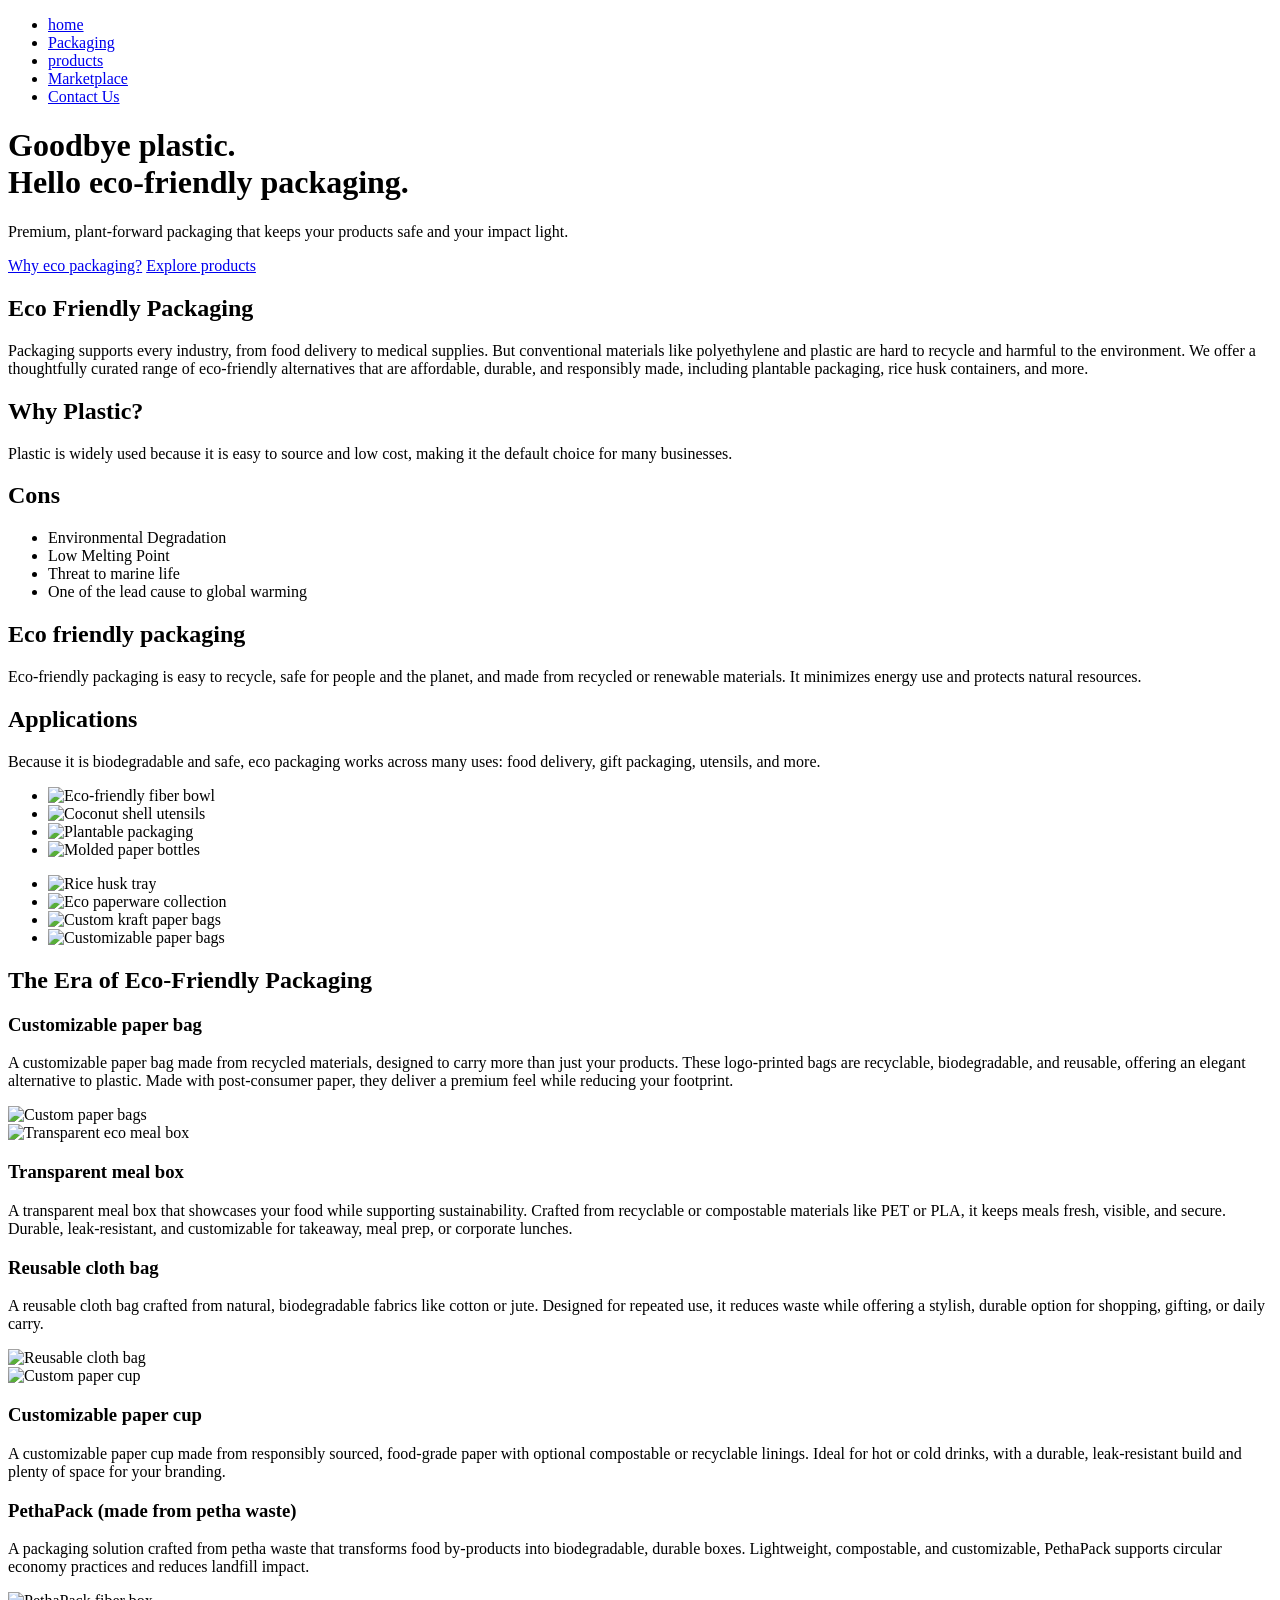
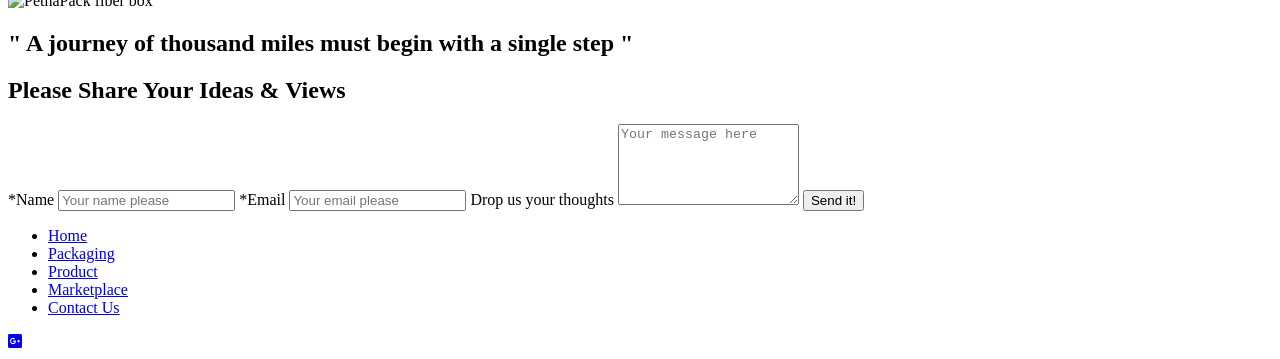
==== index.html @ 86e7e04c "Add files via upload" ====
<!DOCTYPE html>
<html lang="en">

<head>
  <meta charset="UTF-8" />
  <meta name="viewport" content="width=device-width, initial-scale=1.0" />
  <meta http-equiv="X-UA-Compatible" content="ie=edge" />
  <meta name="description" content="Eco-friendly packaging solutions that reduce waste and elevate your brand." />
  <link rel="stylesheet" href="vendors/css/normalize.css" />
  <link rel="stylesheet" href="vendors/css/grid.css" />
  <link rel="stylesheet" href="resources/css/style.css" />
  <link rel="stylesheet" href="resources/css/queries.css" />
  <link href="https://fonts.googleapis.com/css2?family=Playfair+Display:wght@500;600;700&family=Source+Sans+3:wght@300;400;600&display=swap" rel="stylesheet" />
  <link rel="stylesheet" href="https://use.fontawesome.com/releases/v5.5.0/css/all.css"
    integrity="sha384-B4dIYHKNBt8Bc12p+WXckhzcICo0wtJAoU8YZTY5qE0Id1GSseTk6S+L3BlXeVIU" crossorigin="anonymous">
  <title>Eco-Friendly</title>
</head>

<body>

  <header>
    <nav>
      <ul class="main-nav">
        <li><a href="#">home</a><span></span></li>
        <li><a href="#package">Packaging</a><span></span></li>
        <li><a href="#products">products</a><span></span></li>
        <li><a href="market.html">Marketplace</a><span></span></li>
        <li><a href="#contact">Contact Us</a><span></span></li>
      </ul>
    </nav>
    <div class="hero-text-box">
      <h1>Goodbye plastic. <br />Hello eco-friendly packaging.</h1>
      <p class="hero-subtitle">Premium, plant-forward packaging that keeps your products safe and your impact light.</p>
      <a href="#package" class="btn btn-full">Why eco packaging?</a>
      <a href="#products" class="btn btn-ghost">Explore products</a>
    </div>
  </header>

  <section id="package" class="section-features">
    <div class="features-text">
      <h2>Eco Friendly Packaging</h2>
      <p class="long-copy">
        Packaging supports every industry, from food delivery to medical supplies. But conventional materials like
        polyethylene and plastic are hard to recycle and harmful to the environment. We offer a thoughtfully curated
        range of eco-friendly alternatives that are affordable, durable, and responsibly made, including plantable
        packaging, rice husk containers, and more.
      </p>
      <h1></h1>
    </div>

    <div class="container" id="plast">
      <div class="features-box">
        <h2>Why Plastic?</h2>
        <p>
          Plastic is widely used because it is easy to source and low cost, making it the default choice for many
          businesses.
        </p>
      </div>
      <div class="features-box">

        <h2>Cons</h2>
        <ul>
          <li>Environmental Degradation</li>
          <li>Low Melting Point </li>
          <li>Threat to marine life</li>
          <li>One of the lead cause to global warming</li>

        </ul>
      </div>
      <div class="features-box">

        <h2>Eco friendly packaging</h2>
        <p>
          Eco-friendly packaging is easy to recycle, safe for people and the planet, and made from recycled or
          renewable materials. It minimizes energy use and protects natural resources.
        </p>
      </div>
      <div class="features-box">

        <h2>Applications</h2>
        <p>
          Because it is biodegradable and safe, eco packaging works across many uses: food delivery, gift packaging,
          utensils, and more.
        </p>
      </div>
    </div>
  </section>

  <section class="favourite-product">
    <ul class="product-showcase">
      <li><img src="resources/img/1.jpg" class="product-photo" alt="Eco-friendly fiber bowl" loading="lazy"></li>
      <li><img src="resources/img/2.jpg" class="product-photo" alt="Coconut shell utensils" loading="lazy"></li>
      <li><img src="resources/img/3.jpg" class="product-photo" alt="Plantable packaging" loading="lazy"></li>
      <li><img src="resources/img/4.jpeg" class="product-photo" alt="Molded paper bottles" loading="lazy"></li>
    </ul>
    <ul class="product-showcase">
      <li><img src="resources/img/5.jpg" class="product-photo" alt="Rice husk tray" loading="lazy"></li>
      <li><img src="resources/img/6.jpg" class="product-photo" alt="Eco paperware collection" loading="lazy"></li>
      <li><img src="resources/img/7.jpg" class="product-photo" alt="Custom kraft paper bags" loading="lazy"></li>
      <li><img src="resources/img/8.png" class="product-photo" alt="Customizable paper bags" loading="lazy"></li>
    </ul>
  </section>



  <section id="products" class="section-eco">

    <h2>The Era of Eco-Friendly Packaging</h2>

    <div class="row">
      <div class="column">
        <h3><b>Customizable paper bag</b></h3>
        <p>
          A customizable paper bag made from recycled materials, designed to carry more than just your products. These
          logo-printed bags are recyclable, biodegradable, and reusable, offering an elegant alternative to plastic.
          Made with post-consumer paper, they deliver a premium feel while reducing your footprint.
        </p>
      </div>
      <div class="column"><img class="image" src="resources/img/CustomprintBags_250x250_2x_1.jpg" alt="Custom paper bags" loading="lazy"></div>
    </div>
    <div class="row">
      <div class="column"><img class="image" src="resources/img/Trans_mealBox-removebg-preview (1).png" alt="Transparent eco meal box" loading="lazy"></div>
      <div class="column">
        <h3><b>Transparent meal box</b></h3>
        <p>
          A transparent meal box that showcases your food while supporting sustainability. Crafted from recyclable or
          compostable materials like PET or PLA, it keeps meals fresh, visible, and secure. Durable, leak-resistant,
          and customizable for takeaway, meal prep, or corporate lunches.
        </p>
      </div>
    </div>
    <div class="row">
      <div class="column">
        <h3><b>Reusable cloth bag</b></h3>
        <p>
          A reusable cloth bag crafted from natural, biodegradable fabrics like cotton or jute. Designed for repeated
          use, it reduces waste while offering a stylish, durable option for shopping, gifting, or daily carry.
        </p>
      </div>
      <div class="column"><img class="image" src="resources/img/resuablebag-removebg-preview.png" alt="Reusable cloth bag" loading="lazy"></div>
    </div>
    <div class="row">
      <div class="column"><img class="image2" src="resources/img/cup-removebg-preview.png" alt="Custom paper cup" loading="lazy"></div>
      <div class="column">
        <h3><b>Customizable paper cup</b></h3>
        <p>
          A customizable paper cup made from responsibly sourced, food-grade paper with optional compostable or
          recyclable linings. Ideal for hot or cold drinks, with a durable, leak-resistant build and plenty of space
          for your branding.
        </p>
      </div>
    </div>
    <div class="row">
      <div class="column">
        <h3><b>PethaPack (made from petha waste)</b></h3>
        <p>
          A packaging solution crafted from petha waste that transforms food by-products into biodegradable, durable
          boxes. Lightweight, compostable, and customizable, PethaPack supports circular economy practices and reduces
          landfill impact.
        </p>

      </div>
      <div class="column">
        <img class="image2" src="resources/img/cor.jpg" alt="PethaPack fiber box" loading="lazy">
      </div>
    </div>

  </section>

  <section class="section-testimonials">
    <h2>" A journey of thousand miles must begin with a single step "</h2>

  </section>



  <section class="section-form" id="contact">
    <h2>Please Share Your Ideas & Views</h2>
    <form method="post" action="#">
      <div class="container">
        <label for="name">*Name</label>
        <input id="name" name="name" type="text" placeholder="Your name please" required />

        <label for="email">*Email</label>
        <input id="email" name="email" type="email" placeholder="Your email please" required />
        <label for="message">Drop us your thoughts</label>

        <textarea id="message" name="message" rows="5" cols="20" placeholder="Your message here"></textarea>

        <button type="submit">Send it!</button>
      </div>
    </form>
  </section>


  <footer>
    <div class="container">
      <div class="footer-nav">
        <ul>
          <li><a href="#">Home</a></li>
          <li><a href="#package">Packaging</a></li>
          <li><a href="#products">Product</a></li>
          <li><a href="market.html">Marketplace</a></li>
          <li><a href="#contact">Contact Us</a></li>

        </ul>
      </div>
      <div class="social-links">
        <a href="https://www.google.com/intl/en-GB/gmail/about/"><i class="fab fa-google-plus-square"></i></a>
      </div>
    </div>
  </footer>
</body>

</html>
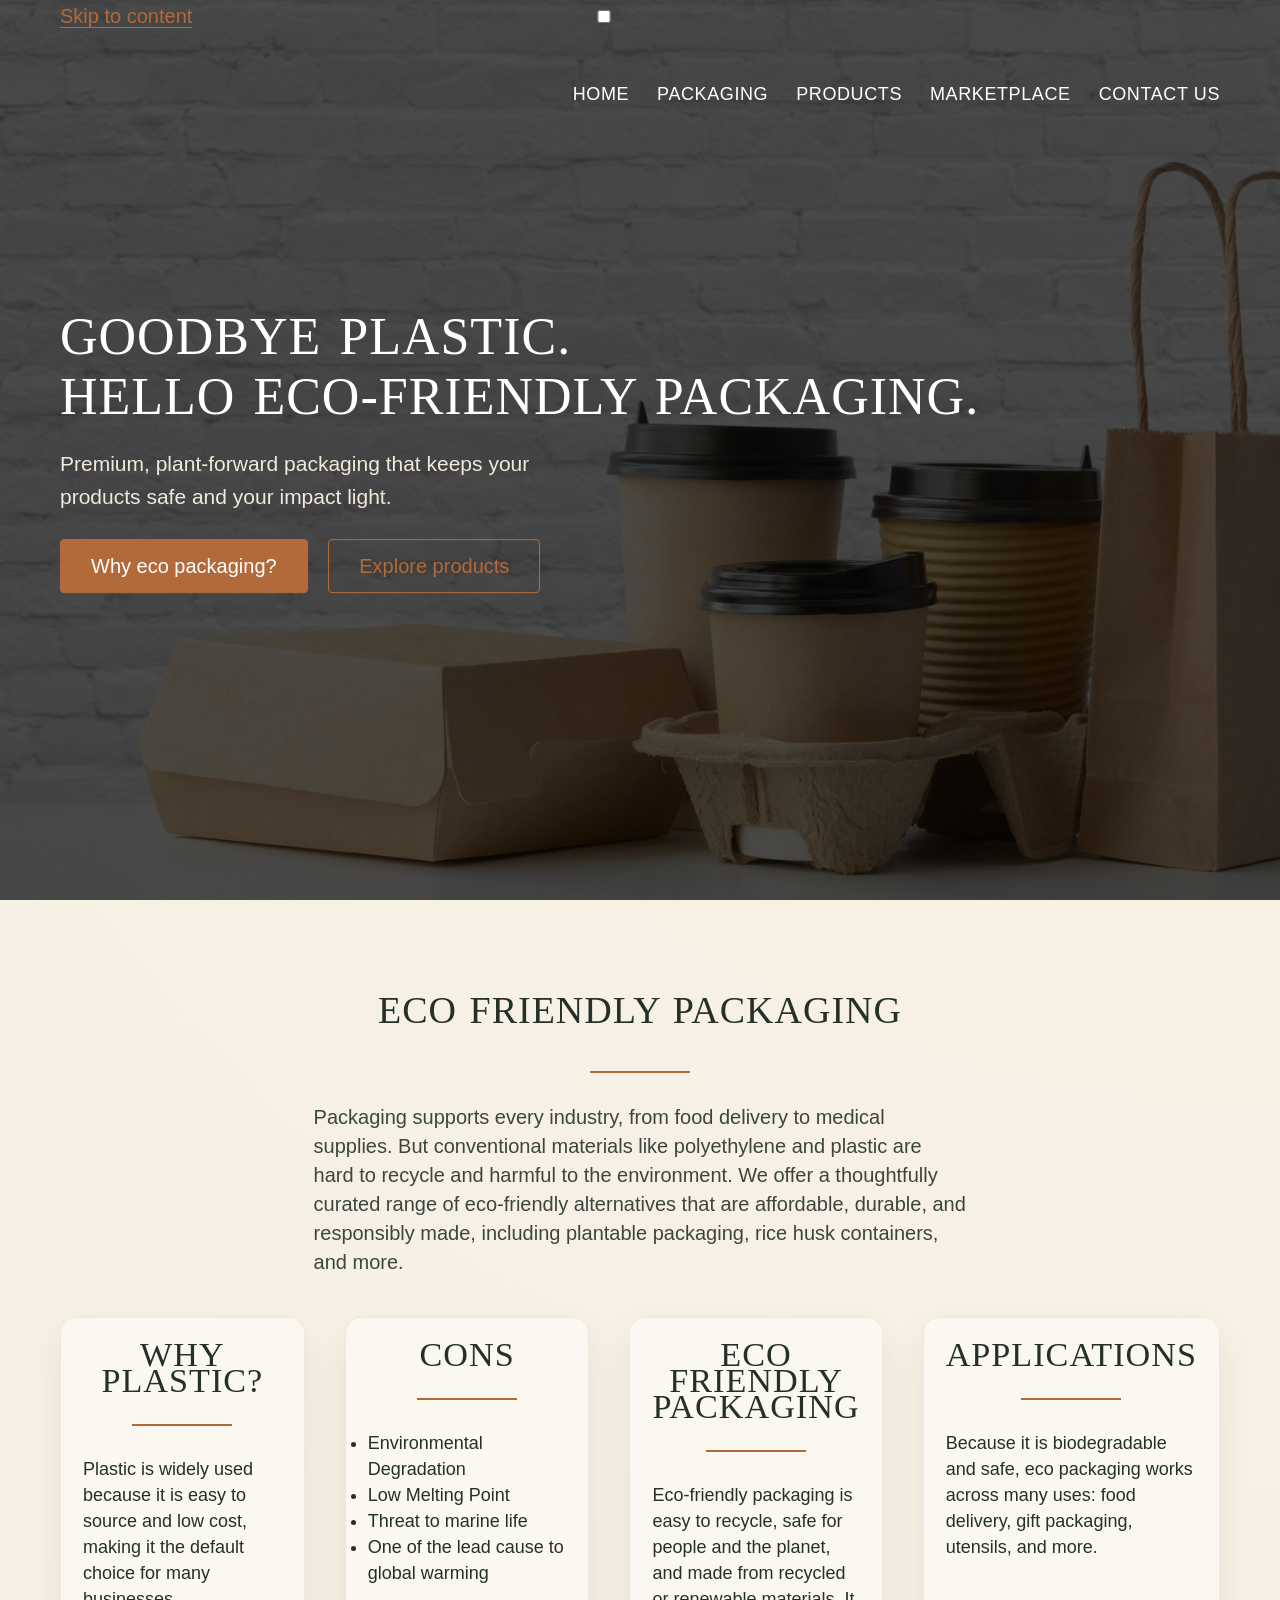
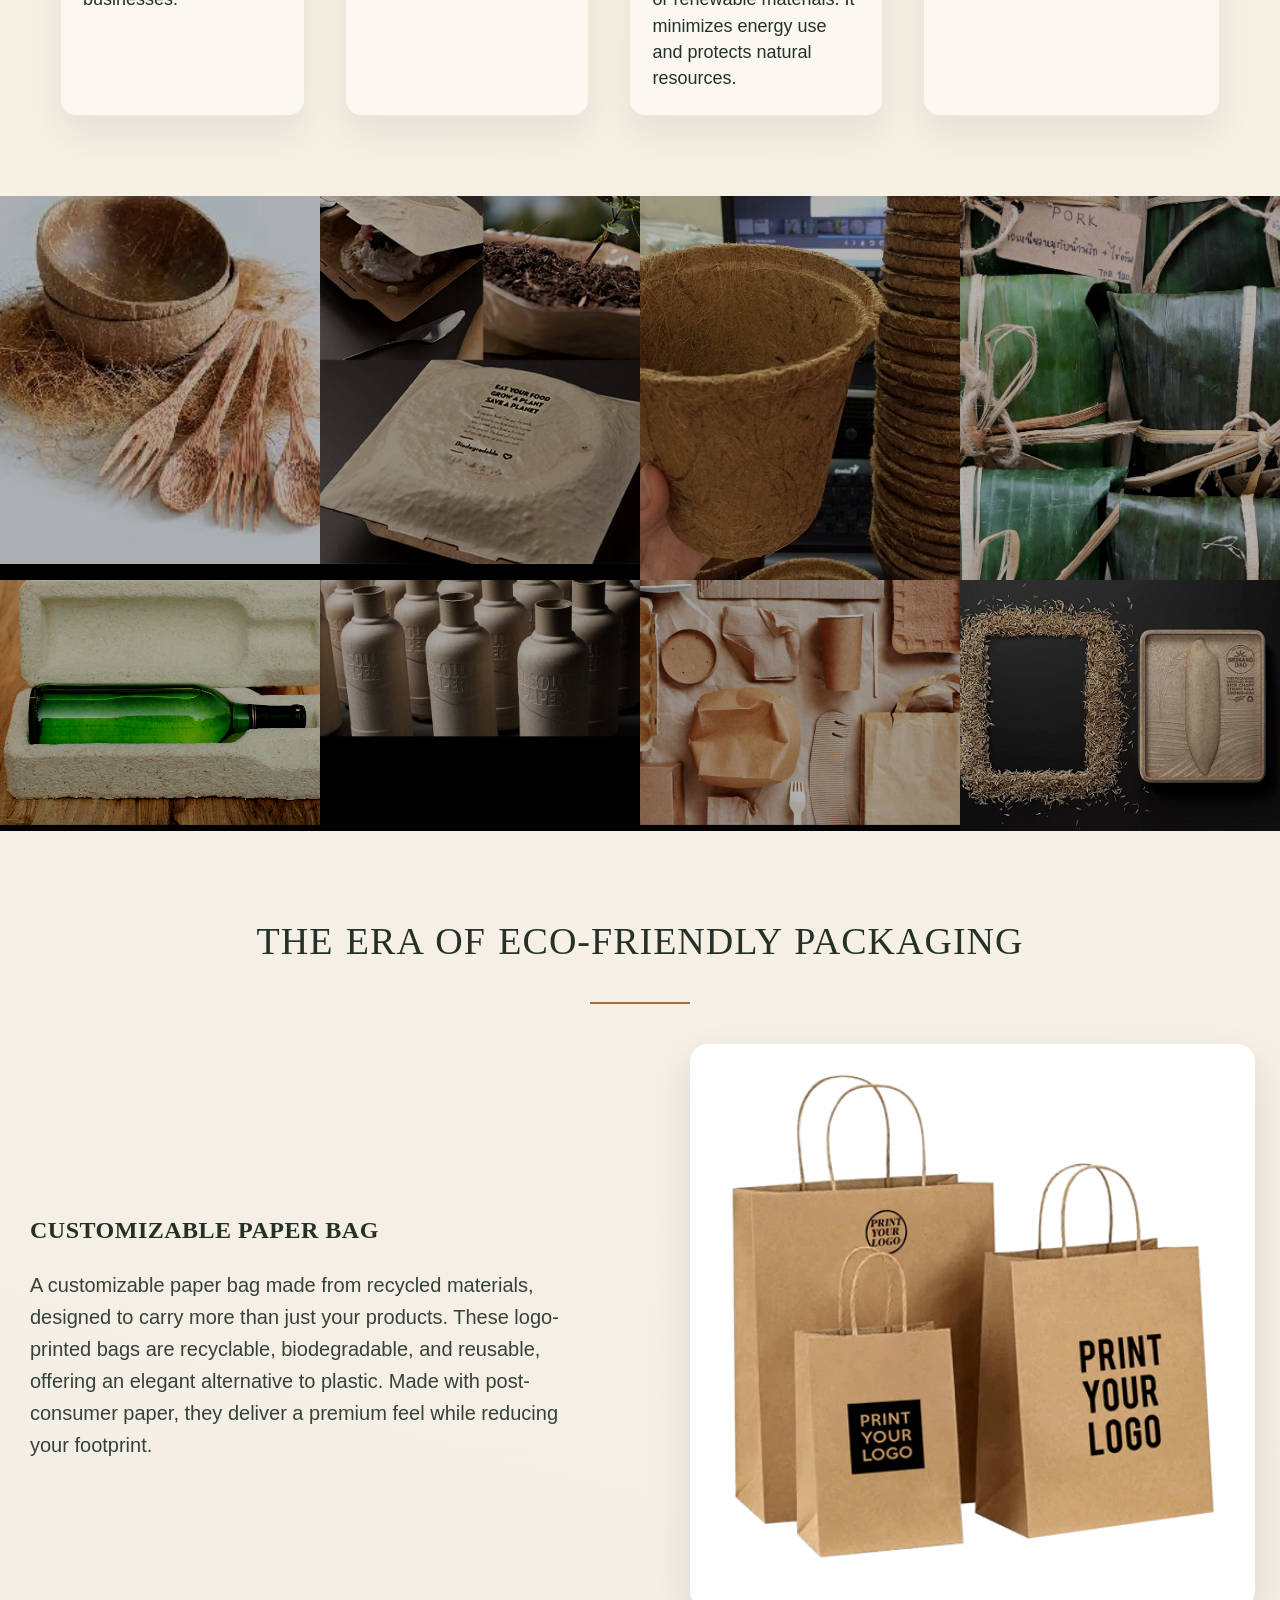
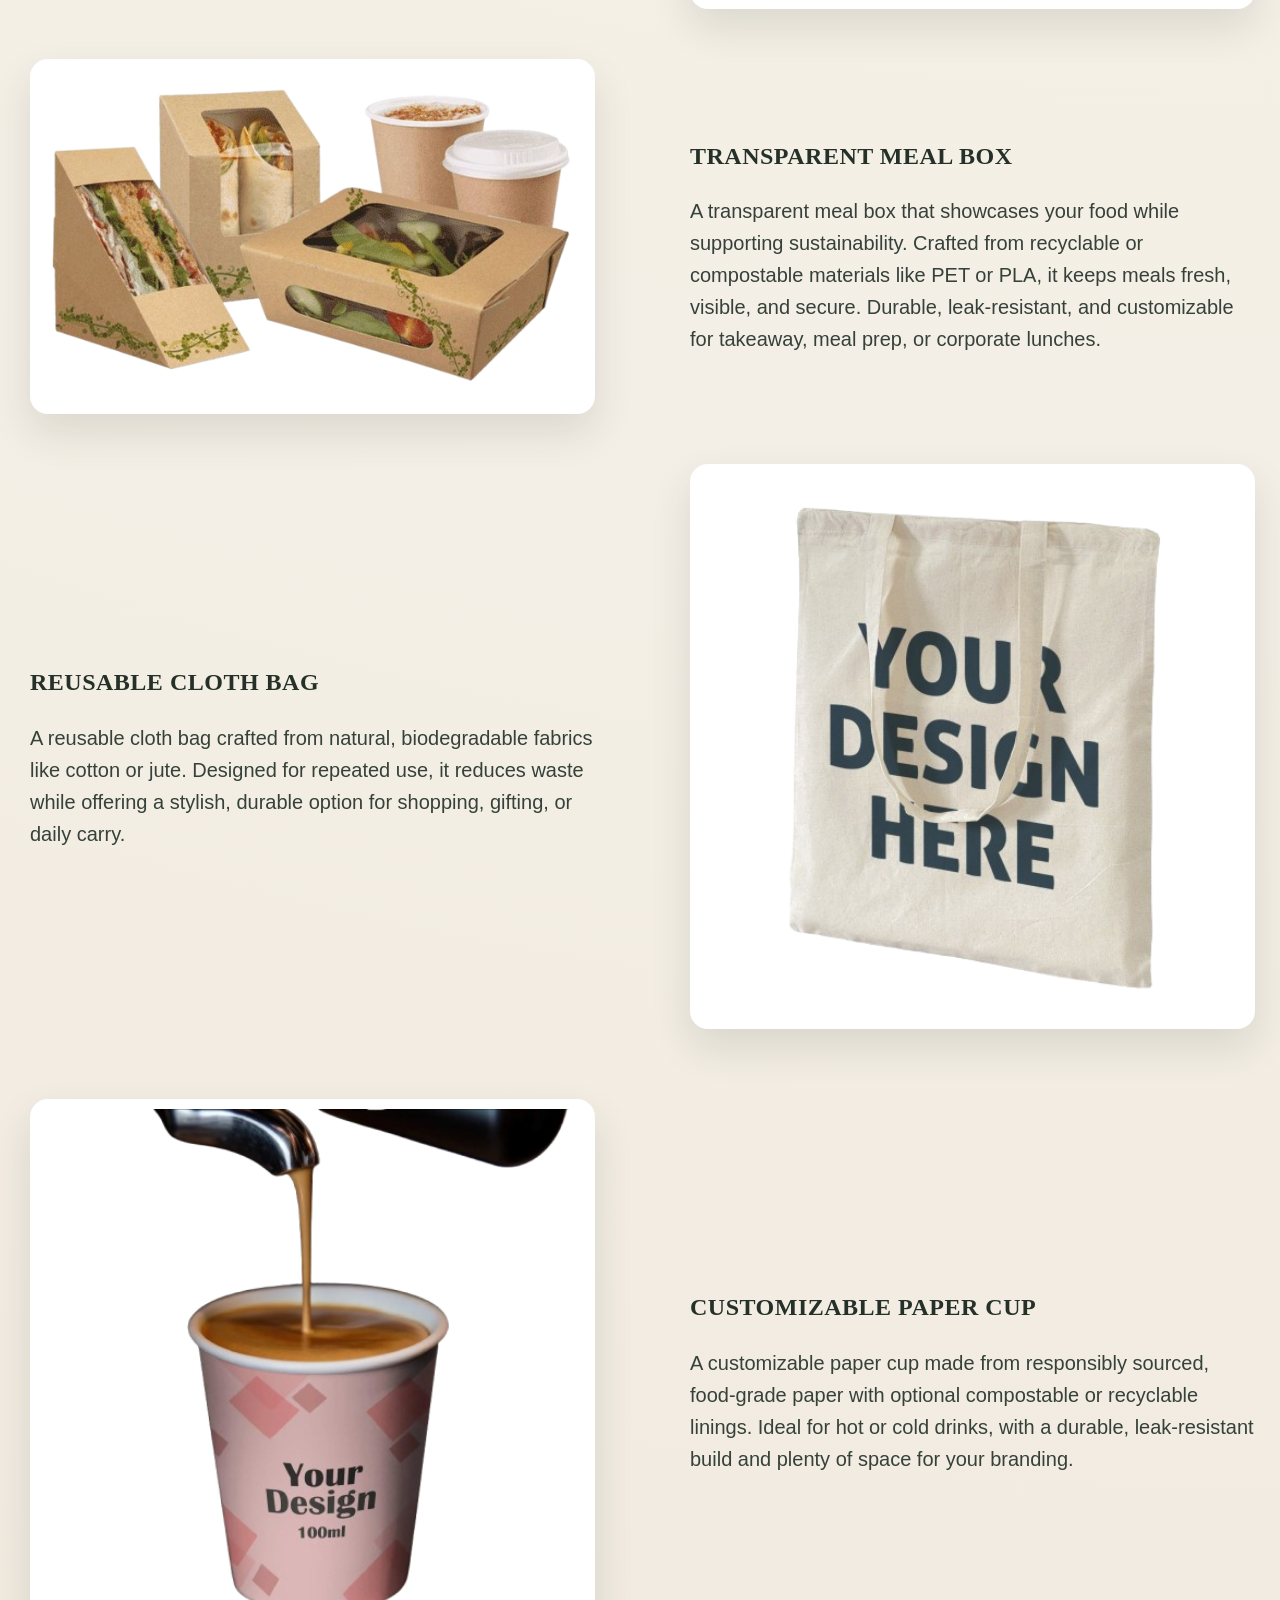
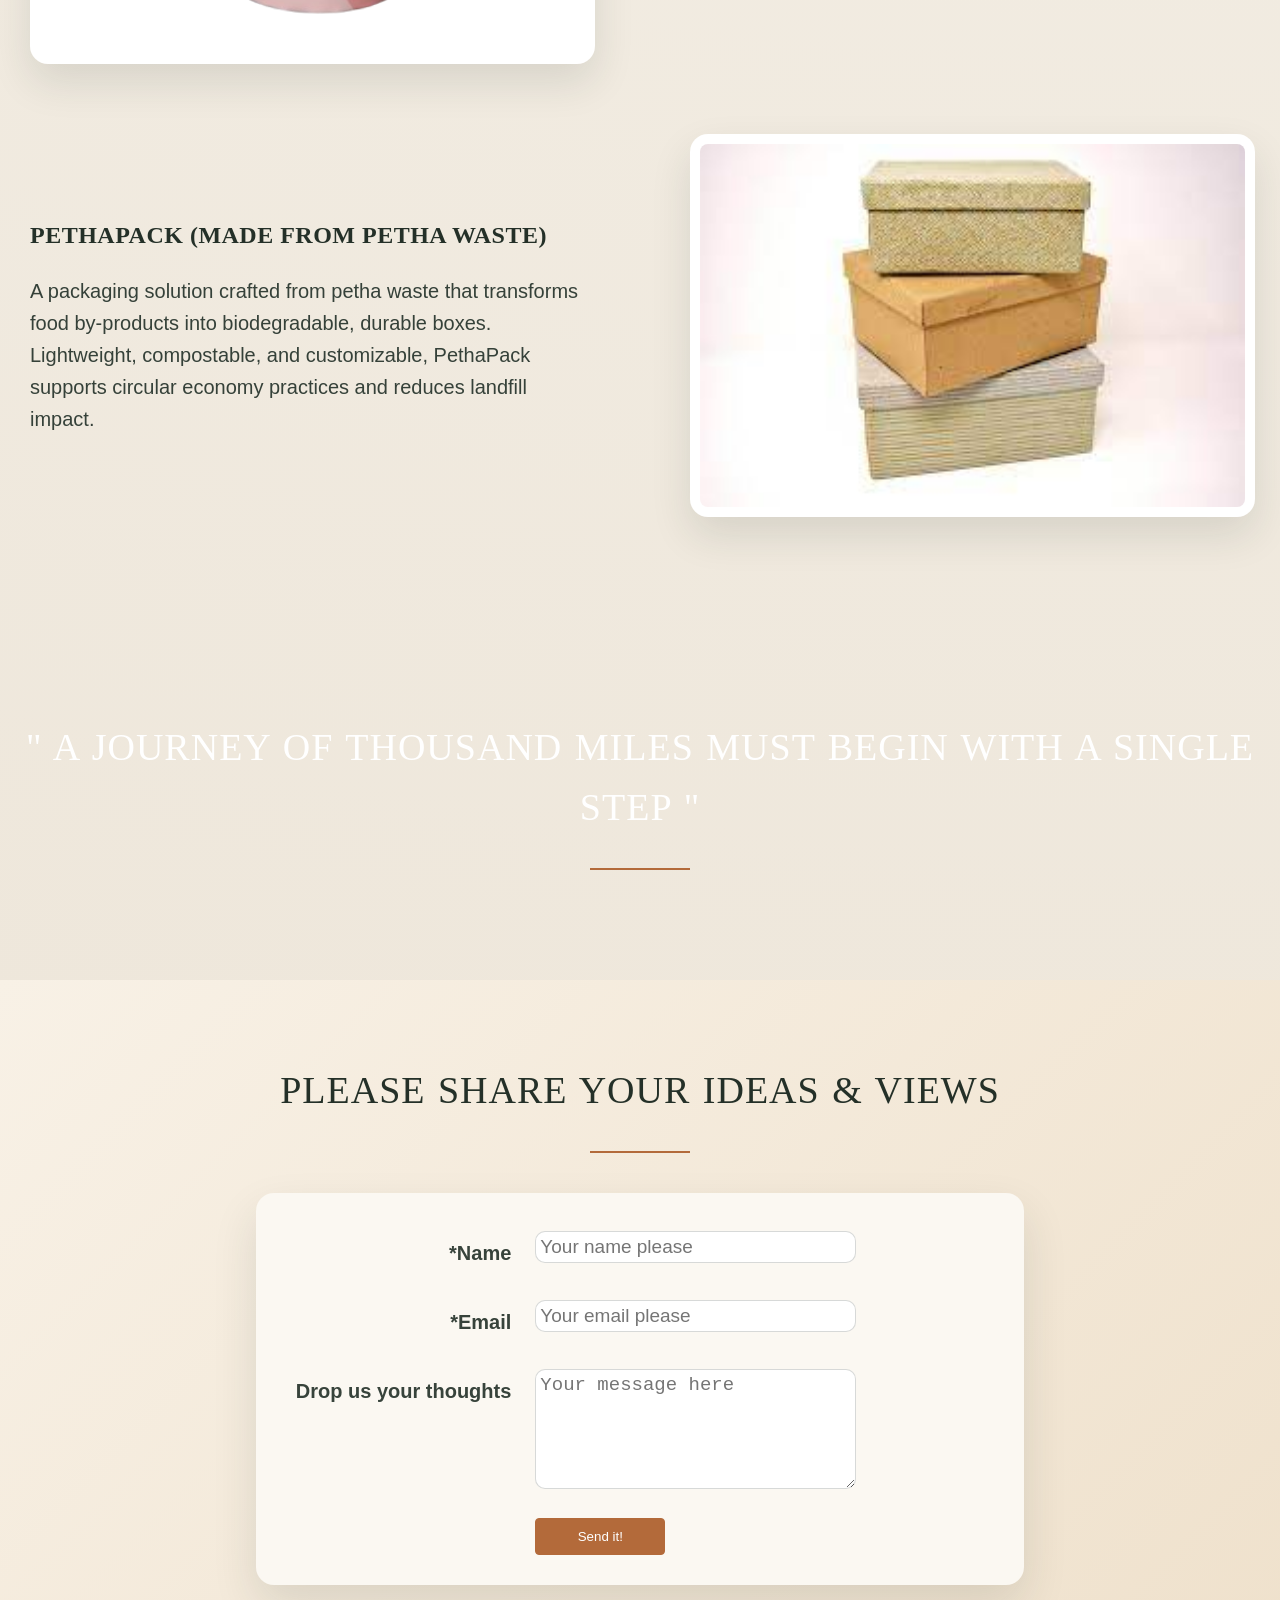
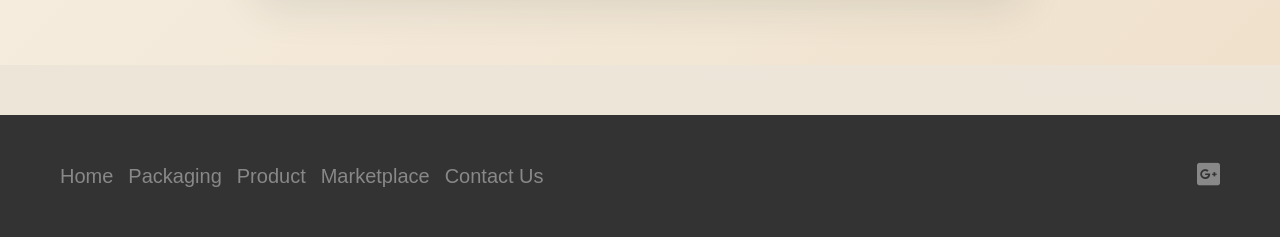
==== commit 944ff6bb: "Add skip navigation link and navigation toggle" ====
--- a/index.html
+++ b/index.html
@@ -20,7 +20,14 @@
 
   <header>
     <nav>
-      <ul class="main-nav">
+      <a class="skip-nav" href="#package">Skip to content</a>
+      <input id="nav-toggle" class="nav-toggle" type="checkbox" aria-hidden="true" />
+      <label class="hamburger" for="nav-toggle" aria-label="Toggle navigation">
+        <span></span>
+        <span></span>
+        <span></span>
+      </label>
+      <ul class="main-nav" id="site-nav">
         <li><a href="#">home</a><span></span></li>
         <li><a href="#package">Packaging</a><span></span></li>
         <li><a href="#products">products</a><span></span></li>
@@ -212,4 +219,4 @@
   </footer>
 </body>
 
-</html>+</html>
--- a/resources/css/style.css
+++ b/resources/css/style.css
@@ -0,0 +1,734 @@
+html{
+    scroll-behavior: smooth;
+}
+:root {
+    --sand: #f4efe6;
+    --clay: #caa878;
+    --moss: #2f4a3a;
+    --ink: #243028;
+    --accent: #b36a3a;
+    --accent-dark: #8f4f2b;
+    --mist: #ece4d7;
+    --card: #fbf8f2;
+}
+* {
+    margin: 0;
+    padding: 0;
+    box-sizing: border-box;
+}
+
+html {
+    background-color: var(--sand);
+    color: var(--ink);
+    font-family: "Source Sans 3", "Arial", sans-serif;
+    font-size: 20px;
+    font-weight: 300;
+    text-rendering: optimizeLegibility;
+}
+
+body {
+    background: radial-gradient(circle at top right, #f9f1e3 0%, var(--sand) 55%, var(--mist) 100%);
+    color: var(--ink);
+    line-height: 1.6;
+}
+
+
+
+section {
+    padding: 80px 0;
+}
+
+.container {
+    max-width: 1240px;
+    display: grid;
+    margin: 0 auto;
+    grid-column-gap: 40px;
+}
+
+
+h1,
+h2,
+h3 {
+    text-transform: uppercase;
+    font-weight: 300;
+    font-family: "Playfair Display", "Times New Roman", serif;
+    letter-spacing: 0.5px;
+}
+
+h1 {
+    color: #fff;
+    margin-top: 0;
+    margin-bottom: 20px;
+    font-size: 260%;
+    line-height: 1.15;
+    word-spacing: 4px;
+    letter-spacing: 1px;
+}
+
+h2 {
+    font-size: 190%;
+    word-spacing: 2px;
+    text-align: center;
+    margin-bottom: 30px;
+    letter-spacing: 1px;
+}
+
+h2:after {
+    display: block;
+    height: 2px;
+    background-color: var(--accent);
+    content: "";
+    width: 100px;
+    margin: 0 auto;
+    margin-top: 30px;
+}
+
+h3 {
+    font-size: 120%;
+    margin-bottom: 20px;
+    margin-top: 20px;
+}
+
+
+a:link,
+a:visited {
+    color: var(--accent);
+    text-decoration: none;
+    border-bottom: 1px solid var(--accent);
+    padding-top: 2px;
+    transition: all 0.2s;
+}
+
+a:hover,
+a:active {
+    color: #555;
+    border-bottom: 1px solid transparent;
+}
+
+
+.long-copy {
+    width: 70%;
+    line-height: 145%;
+    margin-left: 15%;
+    color: #3b463f;
+}
+
+.features-box,
+.paragraph-text {
+    font-size: 90%;
+    line-height: 145%;
+}
+
+
+.icon-big {
+    font-size: 350%;
+    display: block;
+    color: #e67e22;
+    margin-bottom: 10px;
+    margin-top: 10px;
+}
+
+.icon-small {
+    display: inline-block;
+    width: 30px;
+    text-align: center;
+    color: #e67e22;
+    font-size: 1.2rem;
+    margin-right: 10px;
+    margin-bottom: 10px;
+}
+
+
+
+.btn:link,
+.btn:visited,
+button[type="submit"] {
+    display: inline-block;
+    padding: 10px 30px;
+    font-weight: 300;
+    text-decoration: none;
+    border-radius: 4px;
+    border: 1px solid var(--accent);
+    transition: background-color 200ms, border 200ms, color 200ms;
+}
+
+.btn-full:link,
+.btn-full:visited,
+button[type="submit"] {
+    background-color: var(--accent);
+    margin-right: 15px;
+    color: #fff;
+    border: 1px solid var(--accent);
+}
+
+.btn-full:hover,
+.btn-full:active,
+button[type="submit"]:hover {
+    border: 1px solid var(--accent-dark);
+}
+
+.btn-ghost:link,
+.btn-ghost:visited {
+    color: var(--accent);
+    border: 1px solid var(--accent);
+}
+
+.btn-ghost:hover,
+.btn-ghost:active {
+    border: 1px solid var(--accent-dark);
+    color: #fff;
+}
+
+.btn:hover,
+.btn:active,
+button[type="submit"]:hover {
+    background-color: var(--accent-dark);
+}
+
+
+header {
+    background-image: linear-gradient(rgba(0, 0, 0, 0.7), rgba(0, 0, 0, 0.7)),
+        url("../css/img/hero.jpg");
+    background-size: cover;
+    background-position: center;
+    background-attachment: fixed;
+    height: 100vh;
+}
+
+.hero-text-box {
+    position: absolute;
+    max-width: 1240px;
+    top: 50%;
+    left: 50%;
+    transform: translate(-50%, -50%);
+    text-align: left;
+}
+
+.hero-subtitle {
+    color: #f1e9dc;
+    margin-bottom: 25px;
+    max-width: 520px;
+    font-size: 1.05rem;
+}
+
+nav {
+    max-width: 1240px;
+    margin: 0 auto;
+    padding: 10px 0;
+}
+
+.main-nav {
+    display: flex;
+    gap: 28px;
+    justify-content: flex-end;
+    flex-wrap: wrap;
+}
+
+.logo {
+    height: 100px;
+    width: auto;
+    float: left;
+    margin-top: 20px;
+}
+
+.main-nav {
+    float: none;
+    list-style: none;
+    margin-top: 40px;
+}
+
+.main-nav li {
+    display: inline-block;
+    margin-left: 0;
+    position: relative;
+}
+
+.main-nav li a:link,
+.main-nav li a:visited {
+    padding: 5px 0;
+    text-decoration: none;
+    color: #fff;
+    text-transform: uppercase;
+    font-size: 90%;
+    border-bottom: 2px solid transparent;
+    letter-spacing: 0.6px;
+}
+
+
+
+.main-nav li span {
+    position: absolute;
+    margin-top: 15px;
+    bottom: -5px;
+    right: 0;
+    width: 0%;
+    height: 2px;
+    background: var(--accent);
+    transition: all 0.3s;
+}
+
+.main-nav li:hover span {
+    width: 100%;
+}
+
+
+.features-text {
+    width: 60%;
+    margin: 0 auto;
+}
+
+.section-features .container {
+    grid-template-columns: repeat(4, 1fr);
+    grid-gap: 40px;
+}
+
+.long-copy {
+    margin-bottom: 40px;
+}
+
+.features-box {
+    background: var(--card);
+    border-radius: 16px;
+    padding: 24px 22px;
+    box-shadow: 0 18px 35px rgba(36, 48, 40, 0.08);
+    border: 1px solid rgba(179, 106, 58, 0.12);
+}
+
+
+
+
+.favourite-product {
+    padding: 0;
+}
+
+.product-showcase {
+    width: 100%;
+    display: grid;
+    grid-template-columns: repeat(4, 1fr);
+    list-style: none;
+    background: #0e0f0e;
+}
+
+.product-showcase li {
+    display: block;
+    overflow: hidden;
+    background-color: #000;
+}
+
+.product-showcase li img {
+    width: 100%;
+    transform: scale(1.3);
+    transition: all 0.4s;
+    opacity: 0.7;
+    filter: saturate(0.95) contrast(1.05);
+}
+
+.product-showcase li img:hover {
+    transform: scale(1.03);
+    opacity: 1;
+}
+
+
+.section-works {
+    background-color: #f4f4f4;
+}
+
+.section-works .container {
+    grid-template-columns: 1fr 1fr;
+}
+
+.iphone-logo {
+    text-align: right;
+    margin-right: 60px;
+}
+
+.iphone-logo img {
+    height: 500px;
+    width: auto;
+    margin-top: 60px;
+    grid-area: iphone-logo;
+}
+
+.steps {
+    margin-top: 130px;
+    display: flex;
+    flex-direction: column;
+}
+
+.steps ul {
+    list-style: none;
+    grid-area: steps;
+}
+
+.steps .work-steps:nth-child(3) {
+    margin-bottom: 80px;
+}
+
+.steps .work-steps {
+    margin-bottom: 40px;
+    display: inline-flex;
+}
+
+.steps .work-steps div {
+    height: 55px;
+    min-width: 55px;
+    font-size: 1.6rem;
+    padding: 5px;
+    margin-right: 25px;
+    color: #e67e22;
+    border: 2px solid #e67e22;
+    border-radius: 50%;
+    text-align: center;
+}
+
+.btn-app:link,
+.btn-app:visited {
+    border-bottom: 0;
+}
+
+.btn-app img {
+    height: 50px;
+    width: auto;
+    margin-right: 15px;
+}
+
+
+.section-eco .container {
+    grid-template-columns: repeat(4, 1fr);
+    grid-column-gap: 30px;
+}
+
+.section-eco .row {
+    display: grid;
+    grid-template-columns: repeat(2, minmax(0, 1fr));
+    gap: 40px;
+    align-items: center;
+    margin: 30px 0;
+}
+
+.section-eco .column {
+    padding: 10px;
+}
+
+.section-eco .column img {
+    width: 100%;
+    border-radius: 18px;
+    box-shadow: 0 18px 40px rgba(36, 48, 40, 0.12);
+    background: #fff;
+    padding: 10px;
+}
+
+.section-eco p {
+    color: #354139;
+}
+
+
+.cities img {
+    height: auto;
+    width: 100%;
+    margin-top: 15px;
+}
+
+
+.section-testimonials {
+    background-image: linear-gradient(rgba(0, 0, 0, 0.7), rgba(0, 0, 0, 0.7)),
+        url("../css/img/back-customers.webp");
+    background-size: cover;
+    background-attachment: fixed;
+    color: #fff;
+    text-align: center;
+}
+
+.section-testimonials .container {
+    grid-template-columns: repeat(3, 1fr);
+    grid-column-gap: 30px;
+    text-align: left;
+}
+
+.section-form {
+    background: linear-gradient(135deg, #f8f1e6 0%, #efe1cc 100%);
+}
+
+.section-form .container {
+    background: var(--card);
+    padding: 30px;
+    border-radius: 18px;
+    box-shadow: 0 20px 45px rgba(36, 48, 40, 0.12);
+    grid-template-columns: 1fr;
+}
+
+label {
+    font-weight: 600;
+    color: #37433b;
+    margin-top: 10px;
+}
+
+input,
+textarea {
+    width: 100%;
+    padding: 12px 14px;
+    border-radius: 10px;
+    border: 1px solid rgba(36, 48, 40, 0.18);
+    background: #fff;
+    margin: 8px 0 14px;
+    font-size: 0.95rem;
+}
+
+textarea {
+    resize: vertical;
+}
+
+footer {
+    background-color: #2a332d;
+    color: #c9c2b7;
+}
+
+footer .container {
+    grid-template-columns: 1fr auto;
+    align-items: center;
+}
+
+footer .footer-nav ul li a,
+footer .social-links a {
+    color: #c9c2b7;
+}
+
+blockquote {
+    font-style: italic;
+    line-height: 1.5rem;
+    position: relative;
+    margin-top: 40px;
+}
+
+blockquote:before {
+    content: "\201C";
+    font-size: 5rem;
+    display: block;
+    position: absolute;
+    top: -15px;
+    left: -9px;
+}
+
+cite {
+    font-size: 0.9rem;
+    margin-top: 30px;
+    display: block;
+}
+
+cite img {
+    height: 50px;
+    border-radius: 50%;
+    margin-right: 10px;
+    vertical-align: middle;
+}
+
+
+.section-plans {
+    background-color: #f4f4f4;
+}
+
+.section-plans .container {
+    grid-template-columns: repeat(3, 1fr);
+    grid-column-gap: 40px;
+}
+
+.container .plans-box {
+    background-color: #fff;
+    margin-top: 30px;
+    border-radius: 5px;
+    box-shadow: 0 3px 2px #efefef;
+}
+
+.plans-box div {
+    border-bottom: 1px solid #e8e8e8;
+    padding: 15px;
+}
+
+.plans-box div:first-child {
+    background-color: #fcfcfc;
+    border-top-left-radius: 5px;
+    border-top-right-radius: 5px;
+}
+
+.plans-box div:last-child {
+    text-align: center;
+    border-bottom: 1px solid transparent;
+}
+
+.plan-price {
+    font-size: 3rem;
+    font-weight: 100;
+    color: #e67e22;
+}
+
+.plan-price span {
+    font-size: 1.2rem;
+    font-weight: 300;
+}
+
+.plan-price-meal {
+    font-size: 0.8rem;
+}
+
+.plans-box div ul li {
+    list-style: none;
+    padding: 5px 0;
+}
+
+.plans-box div ul li i {
+    margin-right: 15px;
+    font-size: 10px;
+}
+
+
+form {
+    margin-top: 40px;
+}
+
+.section-form .container {
+    margin-top: 40px;
+    width: 60%;
+    margin: 0 auto;
+    display: grid;
+    grid-template-columns: 1fr 2fr;
+    grid-gap: 15px 20px;
+}
+
+*:focus {
+    outline: 0 none;
+}
+
+input,
+select,
+textarea {
+    width: 70%;
+}
+
+input,
+label,
+textarea {
+    padding: 4px;
+}
+
+label {
+    text-align: right;
+}
+
+button {
+    width: 130px;
+    grid-column: 2 / 3;
+}
+
+input[type="checkbox"] {
+    margin-top: 8px;
+}
+
+input[placeholder],
+textarea[placeholder] {
+    font-weight: 300;
+}
+
+
+footer {
+    background-color: #333;
+    width: 100vw;
+    color: #c5c5c5;
+    margin-top: 50px;
+}
+
+.container {
+    padding: 40px;
+    grid-template-columns: 1fr 1fr;
+    grid-gap: 0 0px;
+}
+
+.footer-nav ul {
+    list-style: none;
+    display: flex;
+}
+
+.social-links a {
+    color: #c5c5c5;
+    margin-left: 10px;
+}
+
+.footer-nav ul li a {
+    margin-right: 15px;
+    color: #c5c5c5;
+}
+
+.social-links {
+    text-align: right;
+}
+
+.footer-nav ul li a:link,
+.footer-nav ul li a:visited,
+.social-links a:link,
+.social-links a:visited {
+    text-decoration: none;
+    border: none;
+    color: #888;
+    transition: all 0.3s;
+}
+
+.social-links a:link,
+.social-links a:visited {
+    font-size: 1.3rem;
+}
+
+.footer-nav ul li a:hover,
+.footer-nav ul li a:active {
+    color: #ddd
+}
+
+.fa-facebook,
+.fa-twitter-square,
+.fa-google-plus-square,
+.fa-instagram {
+    transition: all 0.3s;
+}
+
+.fa-facebook:hover {
+    color: #3b5998;
+}
+
+.fa-twitter-square:hover {
+    color: #1da1f2;
+}
+
+.fa-google-plus-square:hover {
+    color: #db4437;
+}
+
+.fa-instagram:hover {
+    color: #c32aa3;
+}
+
+.row {
+    display: flex;
+}
+
+.column {
+    flex: 50%;
+    margin-left: 20px;
+    margin-right: 15px;
+}
+
+.image{
+    /* height: 39%; */
+    display: block;
+    margin-left: auto;
+    margin-right: auto;
+    width: 50%;
+    height: 80%;
+
+}
+.image2{
+    display: block;
+    margin-left: auto;
+    margin-right: auto;
+    width: 50%;
+    height: 80%;
+    margin-top: 20px;
+
+}
--- a/resources/css/queries.css
+++ b/resources/css/queries.css
@@ -0,0 +1,277 @@
+/* Big tablets*/
+@media only screen and (max-width: 1530px) {
+    nav {
+        width: 100%;
+        padding: 0 2rem;
+    }
+
+    .container {
+        padding: 0 2rem;
+    }
+
+    .hero-text-box {
+        width: 100%;
+        margin: 0 2rem;
+    }
+
+    .long-copy {
+        width: 85%;
+        margin: 0 auto;
+        margin-bottom: 40px;
+    }
+
+    footer .container {
+        padding: 40px;
+        grid-template-columns: 1fr 1fr;
+        grid-gap: 0 0px;
+    }
+}
+
+
+/* Small tablets to big tablets*/
+@media only screen and (max-width: 1050px) {
+    body {
+        font-size: 18px;
+    }
+
+    section {
+        padding: 60px 0;
+    }
+
+    .long-copy {
+        width: 100%;
+        margin: 0 auto;
+        margin-bottom: 40px;
+    }
+
+    .features-text {
+        width: 80%;
+        margin-left: 10%;
+    }
+
+    .section-eco .row {
+        grid-template-columns: 1fr;
+    }
+
+    .section-features .container {
+        grid-template-columns: 1fr 1fr;
+    }
+
+    .cities .icon-small {
+        font-size: 0.8rem;
+        margin-right: 0px;
+    }
+
+    .section-cities .container {
+        grid-column-gap: 10px;
+    }
+
+    .section-plans .container {
+        grid-column-gap: 10px;
+    }
+
+    .section-plans .container .plans-box div {
+        padding: 10px 5px;
+    }
+
+    .section-plans .container .plans-box .plan-price {
+        font-size: 2rem;
+    }
+
+    .section-plans .container .plans-box ul {
+        font-size: 0.7rem;
+    }
+
+    .section-plans .container .plans-box ul li i {
+        margin-right: 0px;
+    }
+
+    .section-form .container {
+        margin-top: 40px;
+        width: 100%;
+    }
+
+    input,
+    select,
+    textarea {
+        width: 80%;
+    }
+
+    footer .container {
+        padding: 40px;
+        grid-template-columns: repeat(3, 1fr);
+        grid-gap: 0 0px;
+    }
+
+    footer .container .footer-nav {
+        grid-column: 1 / span 2;
+    }
+
+    footer .container .footer-nav {
+        font-size: 0.8rem;
+    }
+
+    footer .container .social-links a {
+        font-size: 0.9rem;
+    }
+}
+
+/* Small phones to small tablets*/
+@media only screen and (max-width: 797px) {
+
+    h2 {
+        font-size: 110%;
+    }
+
+    h1 {
+        font-size: 190%;
+    }
+
+    .meals-showcase {
+        display: none;
+    }
+
+    .section-features .container {
+        grid-template-columns: 1fr;
+    }
+
+    .hero-text-box {
+        text-align: center;
+        padding: 0 1.25rem;
+        width: 100%;
+    }
+
+    .hero-subtitle {
+        max-width: 100%;
+        font-size: 0.95rem;
+    }
+
+    .hero-text-box .btn {
+        display: inline-block;
+        margin: 10px 8px 0;
+    }
+
+    .main-nav {
+        justify-content: center;
+        gap: 18px;
+    }
+
+    .features-text .long-copy {
+        text-align: center;
+        margin-bottom: 55px;
+    }
+
+    .features-box {
+        position: relative;
+        margin-bottom: 0px;
+    }
+
+    .features-box .icon-big {
+        font-size: 1.3rem;
+    }
+
+    .features-box h3,
+    .features-box p,
+    .features-box .icon-big {
+        text-align: center;
+    }
+
+    .section-works .container {
+        grid-template-columns: 1fr;
+    }
+
+    .section-works .container .store-buttons {
+        text-align: center;
+    }
+
+    .steps {
+        margin-top: 30px;
+        display: flex;
+        flex-direction: column;
+    }
+
+    .iphone-logo img {
+        display: none;
+    }
+
+    .steps .work-steps p {
+        margin-top: 10px;
+    }
+
+    .section-cities .container {
+        grid-template-columns: repeat(2, 1fr);
+        text-align: left;
+
+    }
+
+    .section-cities .container .cities img {
+        width: 90%;
+    }
+
+    .section-cities .container .cities i,
+    .section-cities .container .cities .paragraph-text {
+        font-size: 0.8rem;
+    }
+
+    .section-testimonials .container {
+        grid-template-columns: 1fr;
+        grid-column-gap: 30px;
+        text-align: left;
+    }
+
+    .section-testimonials .container cite {
+        margin-top: 10px;
+        margin-bottom: 20px;
+        text-align: right;
+    }
+
+    .section-testimonials .container img {
+        display: none;
+    }
+
+    .section-plans .container {
+        grid-template-columns: 1fr;
+        grid-column-gap: 40px;
+        width: 70%;
+    }
+
+    .section-plans .container .plans-box h3,
+    .section-plans .container .plans-box p {
+        text-align: center;
+    }
+
+    /* .section-plans .container .plans-box ul {} */
+
+
+
+    input,
+    select,
+    textarea {
+        width: 100%;
+    }
+
+    footer .container {
+        padding: 40px 10px;
+    }
+}
+
+/* Small phones */
+@media only screen and (max-width: 480px) {
+    h1 {
+        font-size: 165%;
+    }
+
+    .hero-text-box {
+        top: 52%;
+    }
+
+    .hero-text-box .btn {
+        display: block;
+        margin: 12px auto 0;
+        width: max-content;
+    }
+
+    header {
+        background-attachment: scroll;
+    }
+}
